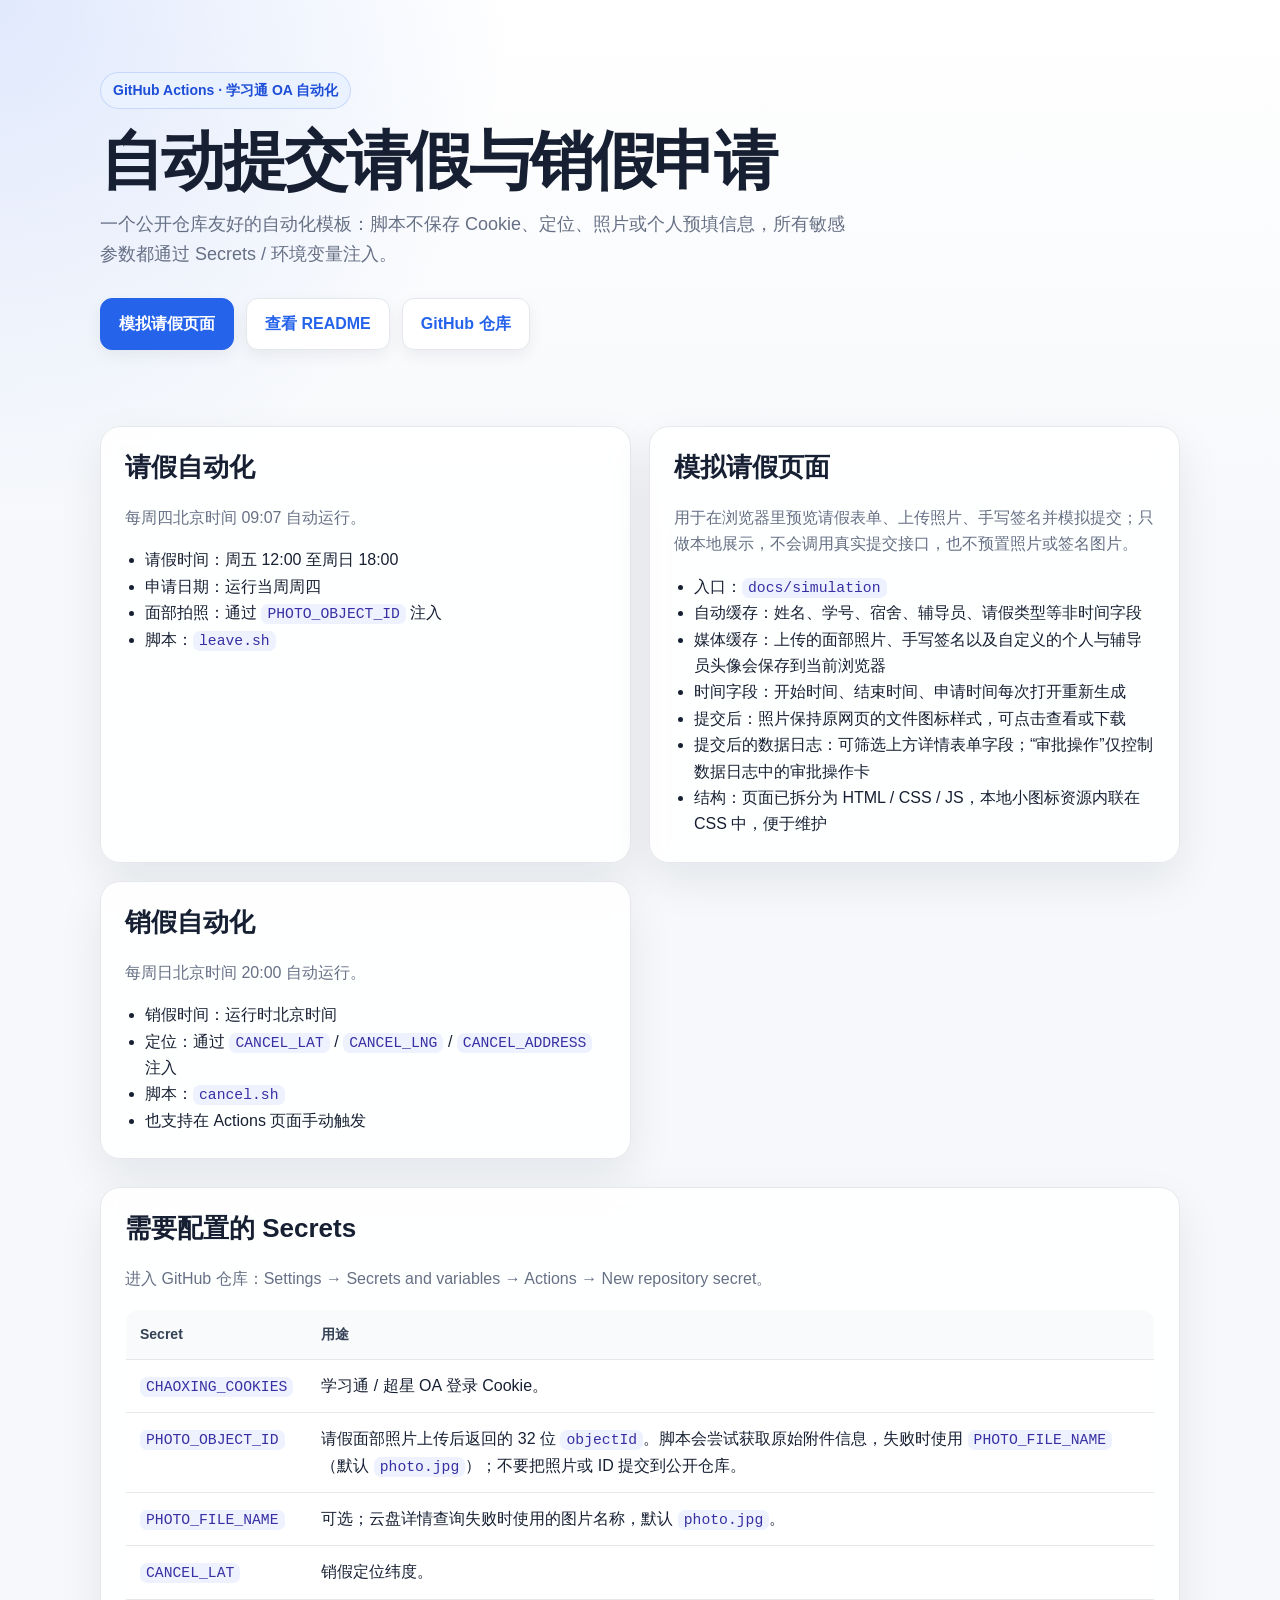
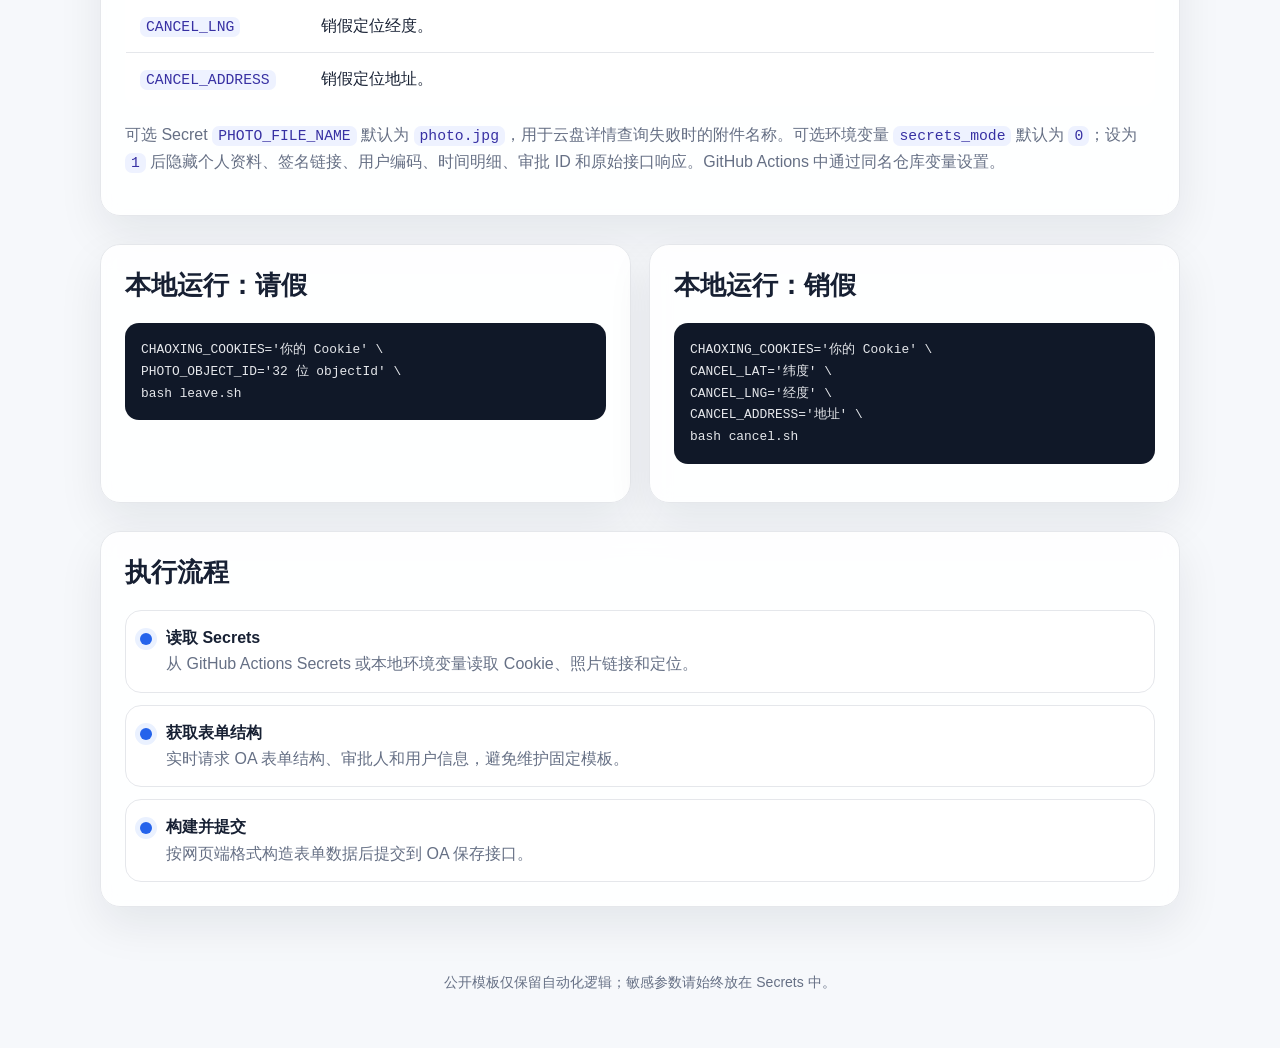
==== docs/index.html @ d50667c4 "docs: 个人/辅导员头像支持点击更换并缓存到浏览器" ====
<!doctype html>
<html lang="zh-CN">
<head>
  <meta charset="utf-8">
  <meta name="viewport" content="width=device-width, initial-scale=1">
  <title>学习通 OA 自动化</title>
  <style>
    :root {
      color-scheme: light;
      --bg: #f6f8fb;
      --card: #ffffff;
      --text: #172033;
      --muted: #667085;
      --primary: #2563eb;
      --primary-soft: #eaf1ff;
      --border: #e5e7eb;
      --code: #101828;
      --shadow: 0 18px 45px rgba(15, 23, 42, .08);
    }

    * { box-sizing: border-box; }

    body {
      margin: 0;
      font-family: -apple-system, BlinkMacSystemFont, "Segoe UI", "PingFang SC", "Microsoft YaHei", sans-serif;
      background:
        radial-gradient(circle at top left, rgba(37, 99, 235, .14), transparent 32rem),
        linear-gradient(180deg, #ffffff 0%, var(--bg) 34rem);
      color: var(--text);
      line-height: 1.65;
    }

    a { color: var(--primary); text-decoration: none; }
    a:hover { text-decoration: underline; }

    .container {
      width: min(1080px, calc(100% - 40px));
      margin: 0 auto;
    }

    header {
      padding: 72px 0 48px;
    }

    .badge {
      display: inline-flex;
      align-items: center;
      gap: 8px;
      padding: 6px 12px;
      border: 1px solid rgba(37, 99, 235, .18);
      border-radius: 999px;
      background: var(--primary-soft);
      color: #1d4ed8;
      font-size: 14px;
      font-weight: 600;
    }

    h1 {
      margin: 18px 0 14px;
      font-size: clamp(36px, 6vw, 64px);
      line-height: 1.08;
      letter-spacing: -.04em;
    }

    .lead {
      max-width: 760px;
      margin: 0;
      color: var(--muted);
      font-size: 18px;
    }

    .actions {
      display: flex;
      flex-wrap: wrap;
      gap: 12px;
      margin-top: 28px;
    }

    .button {
      display: inline-flex;
      align-items: center;
      justify-content: center;
      padding: 12px 18px;
      border-radius: 12px;
      font-weight: 700;
      border: 1px solid var(--border);
      background: #fff;
      box-shadow: 0 6px 16px rgba(15, 23, 42, .06);
    }

    .button.primary {
      color: #fff;
      background: var(--primary);
      border-color: var(--primary);
    }

    section {
      margin: 28px 0;
    }

    .grid {
      display: grid;
      grid-template-columns: repeat(2, minmax(0, 1fr));
      gap: 18px;
    }

    .card {
      background: rgba(255, 255, 255, .88);
      border: 1px solid var(--border);
      border-radius: 20px;
      padding: 24px;
      box-shadow: var(--shadow);
      backdrop-filter: blur(10px);
    }

    .card h2, .card h3 {
      margin-top: 0;
      line-height: 1.25;
    }

    .card h2 { font-size: 26px; }
    .card h3 { font-size: 20px; }

    .muted { color: var(--muted); }

    .list {
      padding-left: 20px;
      margin-bottom: 0;
    }

    .secret-table {
      width: 100%;
      border-collapse: collapse;
      overflow: hidden;
      border-radius: 14px;
      border: 1px solid var(--border);
      background: #fff;
    }

    .secret-table th, .secret-table td {
      padding: 13px 14px;
      border-bottom: 1px solid var(--border);
      text-align: left;
      vertical-align: top;
    }

    .secret-table th {
      background: #f8fafc;
      font-size: 14px;
      color: #344054;
    }

    .secret-table tr:last-child td { border-bottom: 0; }

    code {
      padding: 2px 6px;
      border-radius: 7px;
      background: #eef2ff;
      color: #3730a3;
      font-family: ui-monospace, SFMono-Regular, Menlo, Consolas, monospace;
      font-size: .92em;
    }

    pre {
      overflow: auto;
      padding: 16px;
      border-radius: 14px;
      background: var(--code);
      color: #e5e7eb;
      font-size: 14px;
      line-height: 1.55;
    }

    pre code {
      padding: 0;
      background: transparent;
      color: inherit;
    }

    .timeline {
      display: grid;
      gap: 12px;
    }

    .timeline-item {
      display: flex;
      gap: 14px;
      align-items: flex-start;
      padding: 14px;
      border: 1px solid var(--border);
      border-radius: 16px;
      background: #fff;
    }

    .dot {
      width: 12px;
      height: 12px;
      margin-top: 8px;
      border-radius: 999px;
      background: var(--primary);
      box-shadow: 0 0 0 5px var(--primary-soft);
      flex: none;
    }

    .warning {
      border-color: #fed7aa;
      background: #fff7ed;
    }

    footer {
      padding: 36px 0 54px;
      color: var(--muted);
      text-align: center;
      font-size: 14px;
    }

    @media (max-width: 760px) {
      .grid { grid-template-columns: 1fr; }
      header { padding-top: 46px; }
      .container { width: min(100% - 28px, 1080px); }
    }
  </style>
</head>
<body>
  <header>
    <div class="container">
      <span class="badge">GitHub Actions · 学习通 OA 自动化</span>
      <h1>自动提交请假与销假申请</h1>
      <p class="lead">
        一个公开仓库友好的自动化模板：脚本不保存 Cookie、定位、照片或个人预填信息，所有敏感参数都通过 Secrets / 环境变量注入。
      </p>
      <div class="actions">
        <a class="button primary" href="simulation">模拟请假页面</a>
        <a class="button" href="https://github.com/Fan1K413/chaoxing-leave#readme">查看 README</a>
        <a class="button" href="https://github.com/Fan1K413/chaoxing-leave">GitHub 仓库</a>
      </div>
    </div>
  </header>

  <main class="container">
    <section class="grid">
      <article class="card">
        <h2>请假自动化</h2>
        <p class="muted">每周四北京时间 09:07 自动运行。</p>
        <ul class="list">
          <li>请假时间：周五 12:00 至周日 18:00</li>
          <li>申请日期：运行当周周四</li>
          <li>面部拍照：通过 <code>PHOTO_OBJECT_ID</code> 注入</li>
          <li>脚本：<code>leave.sh</code></li>
        </ul>
      </article>

      <article class="card">
        <h2>模拟请假页面</h2>
        <p class="muted">用于在浏览器里预览请假表单、上传照片、手写签名并模拟提交；只做本地展示，不会调用真实提交接口，也不预置照片或签名图片。</p>
        <ul class="list">
          <li>入口：<code>docs/simulation</code></li>
          <li>自动缓存：姓名、学号、宿舍、辅导员、请假类型等非时间字段</li>
          <li>媒体缓存：上传的面部照片、手写签名以及自定义的个人与辅导员头像会保存到当前浏览器</li>
          <li>时间字段：开始时间、结束时间、申请时间每次打开重新生成</li>
          <li>提交后：照片保持原网页的文件图标样式，可点击查看或下载</li>
          <li>提交后的数据日志：可筛选上方详情表单字段；“审批操作”仅控制数据日志中的审批操作卡</li>
          <li>结构：页面已拆分为 HTML / CSS / JS，本地小图标资源内联在 CSS 中，便于维护</li>
        </ul>
      </article>

      <article class="card">
        <h2>销假自动化</h2>
        <p class="muted">每周日北京时间 20:00 自动运行。</p>
        <ul class="list">
          <li>销假时间：运行时北京时间</li>
          <li>定位：通过 <code>CANCEL_LAT</code> / <code>CANCEL_LNG</code> / <code>CANCEL_ADDRESS</code> 注入</li>
          <li>脚本：<code>cancel.sh</code></li>
          <li>也支持在 Actions 页面手动触发</li>
        </ul>
      </article>
    </section>

    <section class="card">
      <h2>需要配置的 Secrets</h2>
      <p class="muted">进入 GitHub 仓库：Settings → Secrets and variables → Actions → New repository secret。</p>
      <table class="secret-table">
        <thead>
          <tr>
            <th>Secret</th>
            <th>用途</th>
          </tr>
        </thead>
        <tbody>
          <tr>
            <td><code>CHAOXING_COOKIES</code></td>
            <td>学习通 / 超星 OA 登录 Cookie。</td>
          </tr>
          <tr>
            <td><code>PHOTO_OBJECT_ID</code></td>
            <td>请假面部照片上传后返回的 32 位 <code>objectId</code>。脚本会尝试获取原始附件信息，失败时使用 <code>PHOTO_FILE_NAME</code>（默认 <code>photo.jpg</code>）；不要把照片或 ID 提交到公开仓库。</td>
          </tr>
          <tr>
            <td><code>PHOTO_FILE_NAME</code></td>
            <td>可选；云盘详情查询失败时使用的图片名称，默认 <code>photo.jpg</code>。</td>
          </tr>
          <tr>
            <td><code>CANCEL_LAT</code></td>
            <td>销假定位纬度。</td>
          </tr>
          <tr>
            <td><code>CANCEL_LNG</code></td>
            <td>销假定位经度。</td>
          </tr>
          <tr>
            <td><code>CANCEL_ADDRESS</code></td>
            <td>销假定位地址。</td>
          </tr>
        </tbody>
      </table>
      <p class="muted">可选 Secret <code>PHOTO_FILE_NAME</code> 默认为 <code>photo.jpg</code>，用于云盘详情查询失败时的附件名称。可选环境变量 <code>secrets_mode</code> 默认为 <code>0</code>；设为 <code>1</code> 后隐藏个人资料、签名链接、用户编码、时间明细、审批 ID 和原始接口响应。GitHub Actions 中通过同名仓库变量设置。</p>
    </section>

    <section class="grid">
      <article class="card">
        <h2>本地运行：请假</h2>
        <pre><code>CHAOXING_COOKIES='你的 Cookie' \
PHOTO_OBJECT_ID='32 位 objectId' \
bash leave.sh</code></pre>
      </article>

      <article class="card">
        <h2>本地运行：销假</h2>
        <pre><code>CHAOXING_COOKIES='你的 Cookie' \
CANCEL_LAT='纬度' \
CANCEL_LNG='经度' \
CANCEL_ADDRESS='地址' \
bash cancel.sh</code></pre>
      </article>
    </section>

    <section class="card">
      <h2>执行流程</h2>
      <div class="timeline">
        <div class="timeline-item">
          <span class="dot"></span>
          <div>
            <strong>读取 Secrets</strong>
            <div class="muted">从 GitHub Actions Secrets 或本地环境变量读取 Cookie、照片链接和定位。</div>
          </div>
        </div>
        <div class="timeline-item">
          <span class="dot"></span>
          <div>
            <strong>获取表单结构</strong>
            <div class="muted">实时请求 OA 表单结构、审批人和用户信息，避免维护固定模板。</div>
          </div>
        </div>
        <div class="timeline-item">
          <span class="dot"></span>
          <div>
            <strong>构建并提交</strong>
            <div class="muted">按网页端格式构造表单数据后提交到 OA 保存接口。</div>
          </div>
        </div>
      </div>
    </section>

  </main>

  <footer>
    <div class="container">公开模板仅保留自动化逻辑；敏感参数请始终放在 Secrets 中。</div>
  </footer>
</body>
</html>
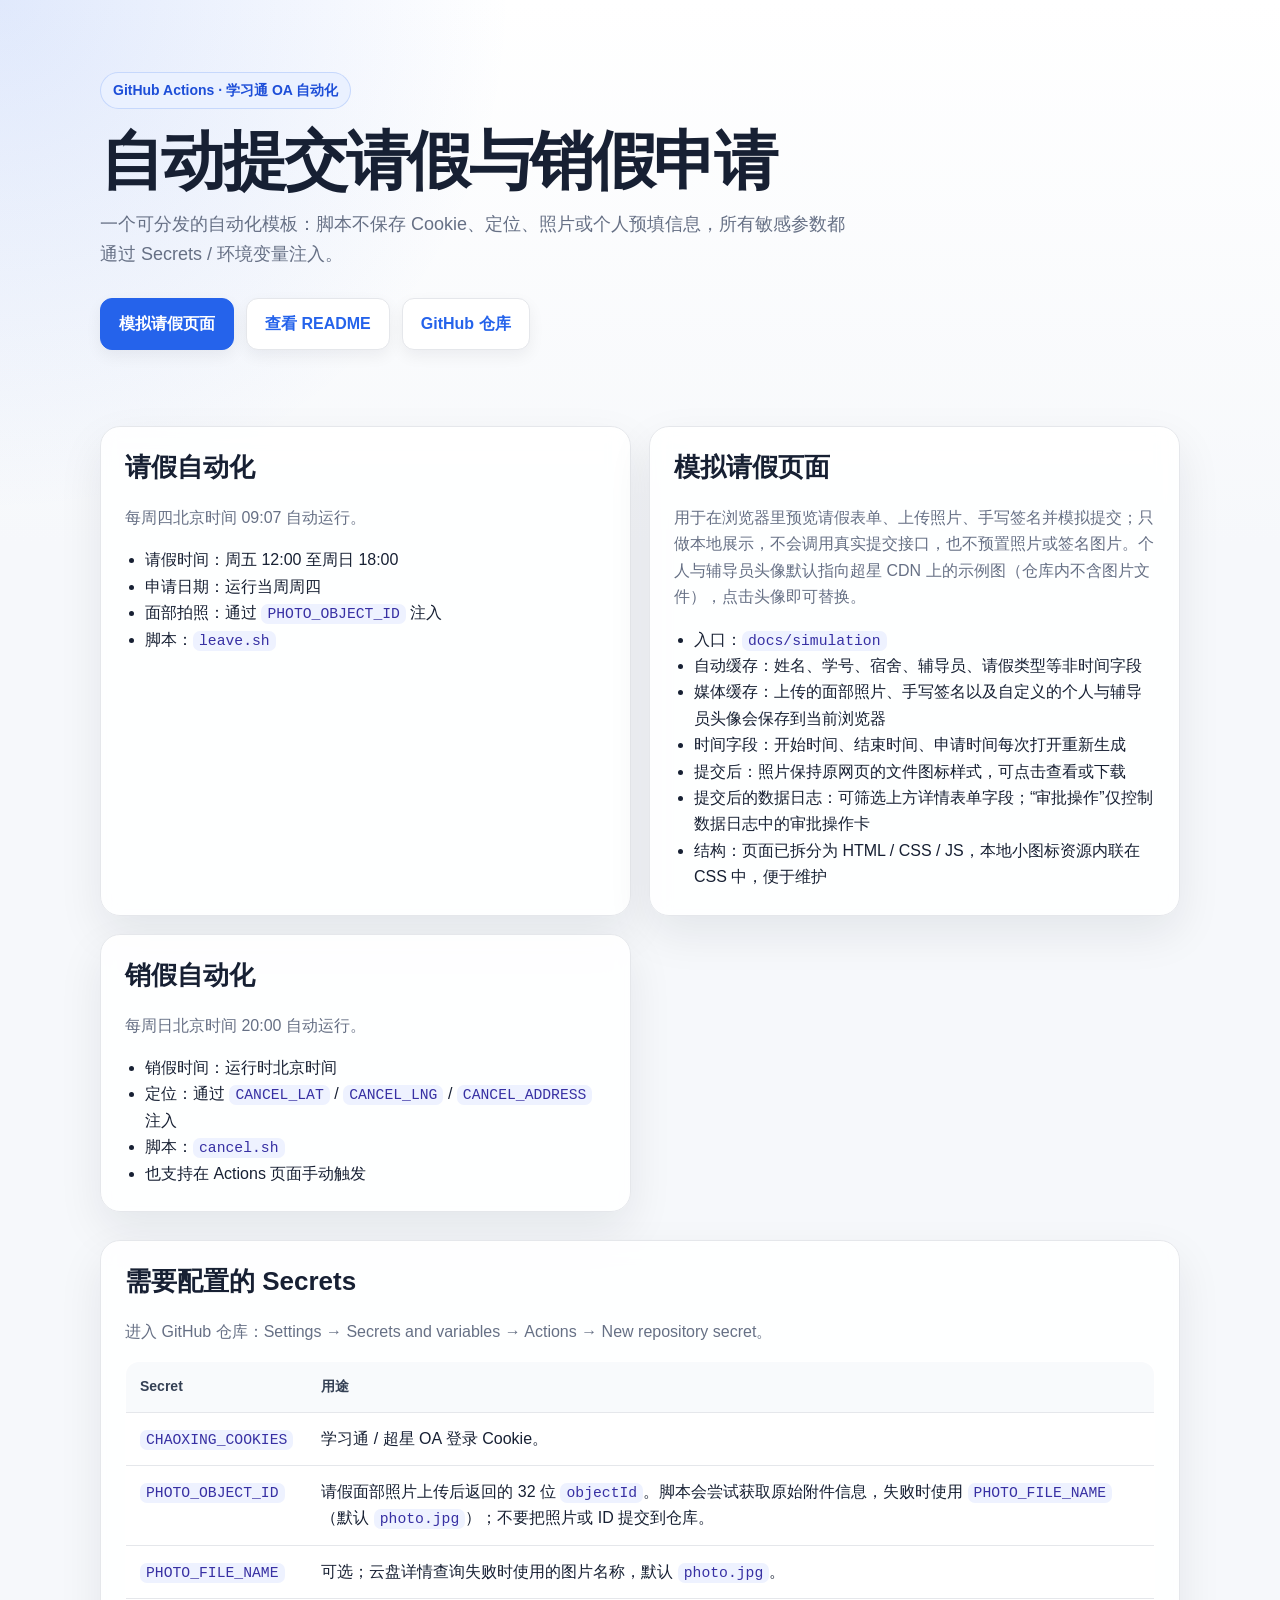
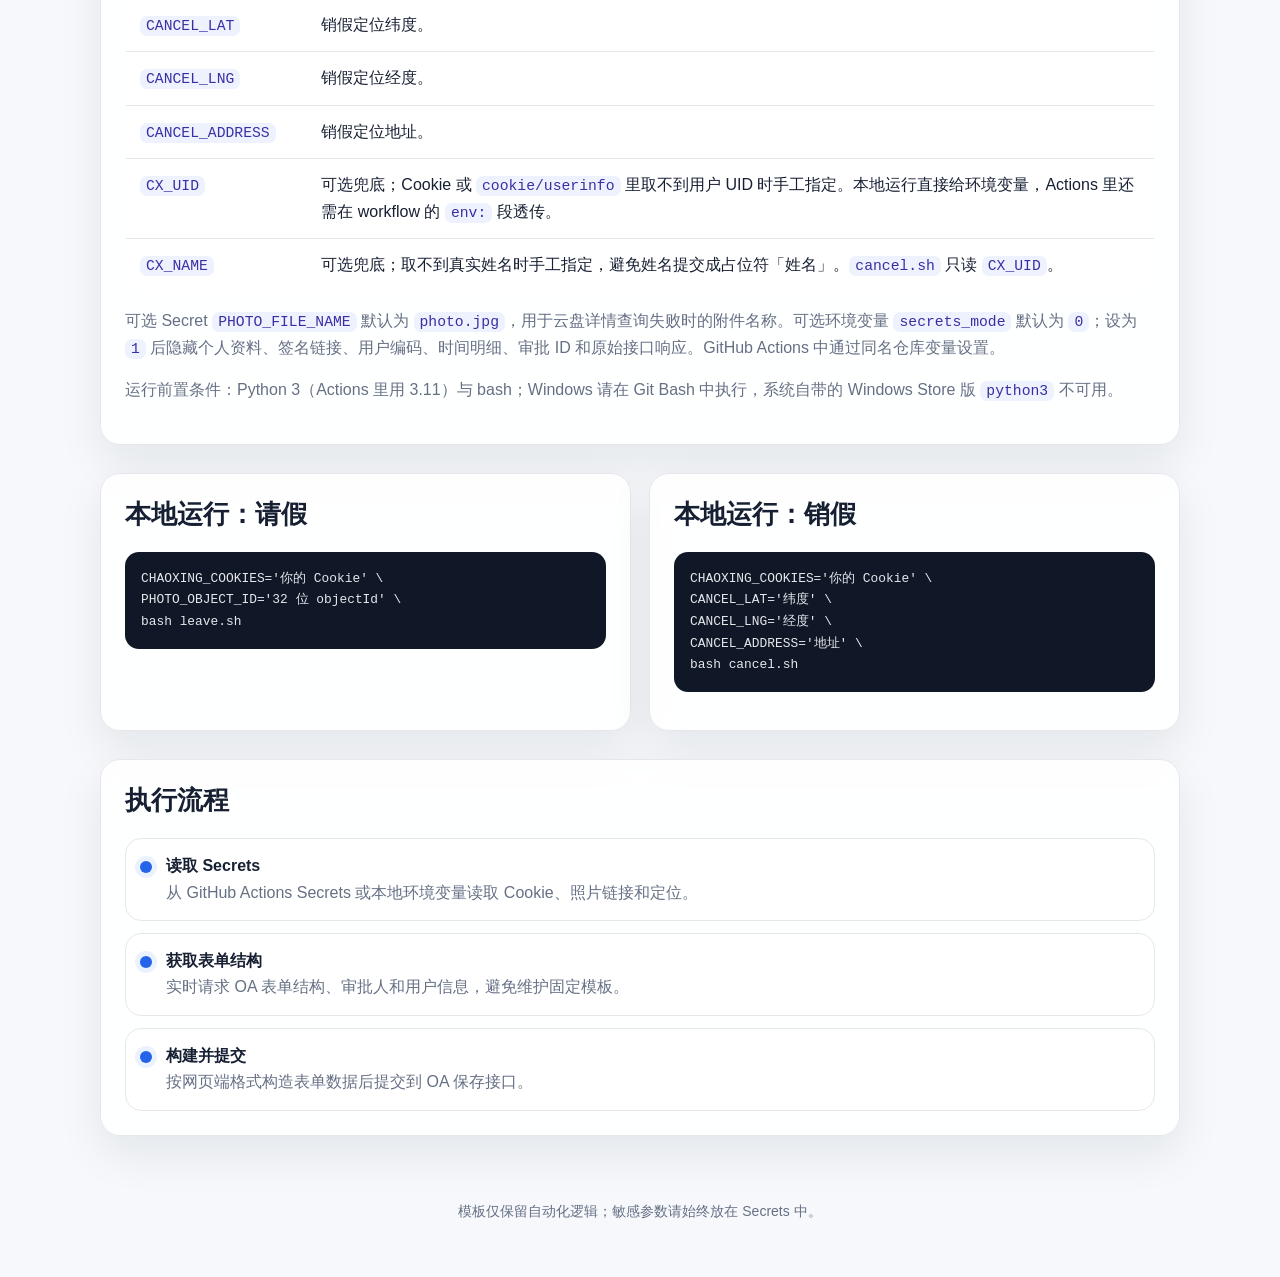
==== commit 4399a2c6: "docs: 文档与实现对齐（仓库链接、CX_UID/CX_NAME 兜底、运行前置条件）" ====
--- a/docs/index.html
+++ b/docs/index.html
@@ -227,12 +227,12 @@
       <span class="badge">GitHub Actions · 学习通 OA 自动化</span>
       <h1>自动提交请假与销假申请</h1>
       <p class="lead">
-        一个公开仓库友好的自动化模板：脚本不保存 Cookie、定位、照片或个人预填信息，所有敏感参数都通过 Secrets / 环境变量注入。
+        一个可分发的自动化模板：脚本不保存 Cookie、定位、照片或个人预填信息，所有敏感参数都通过 Secrets / 环境变量注入。
       </p>
       <div class="actions">
         <a class="button primary" href="simulation">模拟请假页面</a>
-        <a class="button" href="https://github.com/Fan1K413/chaoxing-leave#readme">查看 README</a>
-        <a class="button" href="https://github.com/Fan1K413/chaoxing-leave">GitHub 仓库</a>
+        <a class="button" href="https://github.com/Continue-Qiu/Leave#readme">查看 README</a>
+        <a class="button" href="https://github.com/Continue-Qiu/Leave">GitHub 仓库</a>
       </div>
     </div>
   </header>
@@ -252,7 +252,7 @@
 
       <article class="card">
         <h2>模拟请假页面</h2>
-        <p class="muted">用于在浏览器里预览请假表单、上传照片、手写签名并模拟提交；只做本地展示，不会调用真实提交接口，也不预置照片或签名图片。</p>
+        <p class="muted">用于在浏览器里预览请假表单、上传照片、手写签名并模拟提交；只做本地展示，不会调用真实提交接口，也不预置照片或签名图片。个人与辅导员头像默认指向超星 CDN 上的示例图（仓库内不含图片文件），点击头像即可替换。</p>
         <ul class="list">
           <li>入口：<code>docs/simulation</code></li>
           <li>自动缓存：姓名、学号、宿舍、辅导员、请假类型等非时间字段</li>
@@ -293,7 +293,7 @@
           </tr>
           <tr>
             <td><code>PHOTO_OBJECT_ID</code></td>
-            <td>请假面部照片上传后返回的 32 位 <code>objectId</code>。脚本会尝试获取原始附件信息，失败时使用 <code>PHOTO_FILE_NAME</code>（默认 <code>photo.jpg</code>）；不要把照片或 ID 提交到公开仓库。</td>
+            <td>请假面部照片上传后返回的 32 位 <code>objectId</code>。脚本会尝试获取原始附件信息，失败时使用 <code>PHOTO_FILE_NAME</code>（默认 <code>photo.jpg</code>）；不要把照片或 ID 提交到仓库。</td>
           </tr>
           <tr>
             <td><code>PHOTO_FILE_NAME</code></td>
@@ -310,10 +310,19 @@
           <tr>
             <td><code>CANCEL_ADDRESS</code></td>
             <td>销假定位地址。</td>
+          </tr>
+          <tr>
+            <td><code>CX_UID</code></td>
+            <td>可选兜底；Cookie 或 <code>cookie/userinfo</code> 里取不到用户 UID 时手工指定。本地运行直接给环境变量，Actions 里还需在 workflow 的 <code>env:</code> 段透传。</td>
+          </tr>
+          <tr>
+            <td><code>CX_NAME</code></td>
+            <td>可选兜底；取不到真实姓名时手工指定，避免姓名提交成占位符「姓名」。<code>cancel.sh</code> 只读 <code>CX_UID</code>。</td>
           </tr>
         </tbody>
       </table>
       <p class="muted">可选 Secret <code>PHOTO_FILE_NAME</code> 默认为 <code>photo.jpg</code>，用于云盘详情查询失败时的附件名称。可选环境变量 <code>secrets_mode</code> 默认为 <code>0</code>；设为 <code>1</code> 后隐藏个人资料、签名链接、用户编码、时间明细、审批 ID 和原始接口响应。GitHub Actions 中通过同名仓库变量设置。</p>
+      <p class="muted">运行前置条件：Python 3（Actions 里用 3.11）与 bash；Windows 请在 Git Bash 中执行，系统自带的 Windows Store 版 <code>python3</code> 不可用。</p>
     </section>
 
     <section class="grid">
@@ -364,7 +373,7 @@
   </main>
 
   <footer>
-    <div class="container">公开模板仅保留自动化逻辑；敏感参数请始终放在 Secrets 中。</div>
+    <div class="container">模板仅保留自动化逻辑；敏感参数请始终放在 Secrets 中。</div>
   </footer>
 </body>
 </html>
